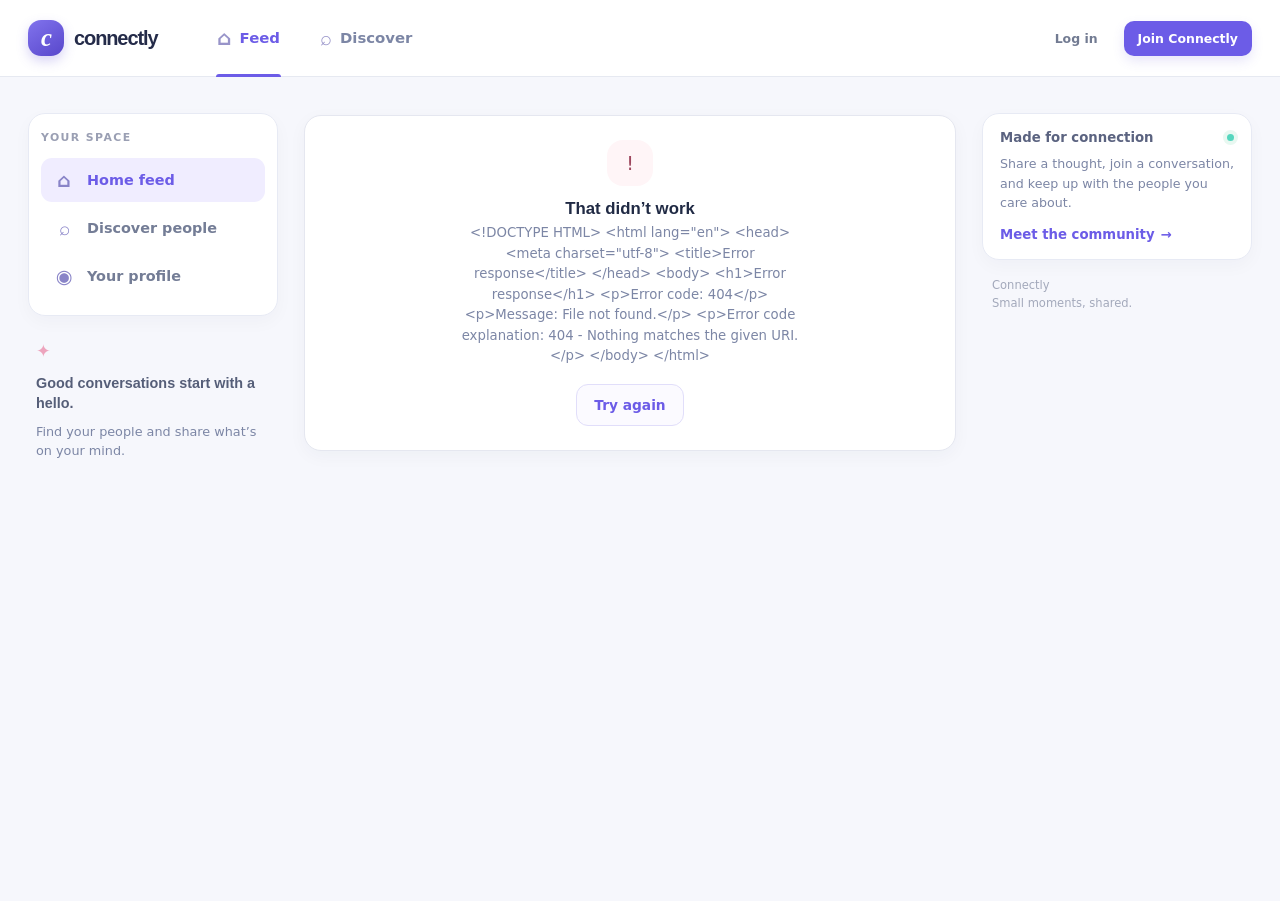
==== index.html @ 9ff93408 "Add root index.html for GitHub Pages Co-authored-by: Copilot <223556219+Copilot@users.noreply.github" ====
<!DOCTYPE html>
<html lang="en">
<head>
  <meta charset="UTF-8">
  <meta name="viewport" content="width=device-width, initial-scale=1">
  <meta name="theme-color" content="#f6f7fb">
  <meta name="description" content="Connectly brings your community closer.">

  <title>Connectly — Your Community, Closer</title>

  <link
    rel="icon"
    href="./frontend/static/images/default-avatar.svg"
    type="image/svg+xml"
  >

  <link
    rel="stylesheet"
    href="./frontend/static/css/app.css?v=20261024-profile-layout2"
  >
</head>

<body>
  <a class="skip-link" href="#page">Skip to content</a>

  <header class="topbar" id="topbar"></header>

  <div class="app-shell" id="app-shell">
    <aside
      class="left-rail"
      id="left-rail"
      aria-label="Main navigation"
    ></aside>

    <main
      id="page"
      class="page"
      tabindex="-1"
      aria-live="polite"
    ></main>

    <aside
      class="right-rail"
      id="right-rail"
      aria-label="Connectly information"
    ></aside>
  </div>

  <div
    class="toast-region"
    id="toast-region"
    aria-live="polite"
    aria-atomic="true"
  ></div>

  <div id="modal-root"></div>

  <script
    type="module"
    src="./frontend/static/js/app.js?v=20261024-profile-layout2"
  ></script>
</body>
</html>
---- frontend/static/css/app.css ----
:root {
  --color-primary: #6c5ce7;
  --color-primary-dark: #5845d6;
  --color-lavender: #f0edff;
  --color-coral: #ff7aa2;
  --color-mint: #55d6be;
  --color-background: #f6f7fc;
  --color-surface: #ffffff;
  --color-text: #202a44;
  --color-muted: #7c86a5;
  --color-border: #e7eaf4;
  color-scheme: light;
  --ink: var(--color-text);
  --muted: var(--color-muted);
  --soft-muted: #a4abc0;
  --line: var(--color-border);
  --paper: var(--color-surface);
  --canvas: var(--color-background);
  --accent: var(--color-primary);
  --accent-dark: var(--color-primary-dark);
  --accent-light: var(--color-lavender);
  --success: #376b55;
  --success-surface: #f0fbf5;
  --error: #9e475e;
  --error-surface: #fff5f7;
  --mint: #c5f0e2;
  --rose: #ffe5ed;
  --shadow: 0 12px 34px rgb(35 43 77 / 7%);
  --shadow-card: 0 5px 18px rgb(35 43 77 / 4%);
  --shadow-hover: 0 10px 26px rgb(49 43 104 / 8%);
  --radius-control: 12px;
  --radius-card: 17px;
  --space-1: 4px;
  --space-2: 8px;
  --space-3: 12px;
  --space-4: 16px;
  --space-5: 20px;
  --space-6: 24px;
  --motion-fast: 150ms;
  --motion-base: 180ms;
  font-family: "DM Sans", Inter, ui-sans-serif, system-ui, -apple-system, BlinkMacSystemFont, "Segoe UI", sans-serif;
  color: var(--ink);
  background: var(--canvas);
  font-synthesis: none;
  text-rendering: optimizeLegibility;
}

* { box-sizing: border-box; }
body { min-width: 320px; min-height: 100vh; margin: 0; background: var(--canvas); }
button, input, textarea { font: inherit; }
button, a { -webkit-tap-highlight-color: transparent; }
a { color: inherit; text-decoration: none; }
button { color: inherit; }
button:focus-visible, a:focus-visible, input:focus-visible, textarea:focus-visible { outline: 3px solid #a79cf5; outline-offset: 3px; }
#page:focus { outline: none; }
.skip-link { position: fixed; z-index: 100; top: 8px; left: 8px; padding: 10px 14px; transform: translateY(-150%); border-radius: 10px; color: white; background: var(--ink); }
.skip-link:focus { transform: translateY(0); }
.sr-only { position: absolute; width: 1px; height: 1px; padding: 0; margin: -1px; overflow: hidden; clip: rect(0, 0, 0, 0); white-space: nowrap; border: 0; }

.topbar { position: sticky; z-index: 20; top: 0; border-bottom: 1px solid rgb(226 229 239 / 84%); background: rgb(255 255 255 / 92%); backdrop-filter: blur(18px); }
.topbar-inner { display: flex; align-items: center; width: min(1560px, calc(100% - 56px)); height: 76px; margin: auto; gap: clamp(24px, 3.5vw, 48px); }
.brand { display: inline-flex; align-items: center; gap: 10px; color: #242b49; font-family: Manrope, "DM Sans", sans-serif; font-size: 1.25rem; font-weight: 800; letter-spacing: -.055em; }
.brand-mark { display: grid; width: 36px; height: 36px; place-items: center; border-radius: 13px; color: white; background: linear-gradient(145deg, #8173ed, #5847cb); font-family: Georgia, serif; font-size: 1.55rem; font-style: italic; font-weight: 700; line-height: 1; box-shadow: 0 5px 12px rgb(103 88 217 / 26%); }
.top-navigation { display: flex; align-self: stretch; align-items: center; gap: 10px; }
.top-link { position: relative; display: flex; height: 100%; align-items: center; gap: 8px; padding: 0 15px; color: var(--muted); font-size: .93rem; font-weight: 600; transition: color .18s ease; }
.top-link span { color: #9894c9; font-size: 1.25rem; }
.top-link:hover, .top-link.active { color: var(--accent); }
.top-link.active::after { position: absolute; right: 14px; bottom: -1px; left: 14px; height: 3px; border-radius: 3px 3px 0 0; background: var(--accent); content: ""; }
.top-account { display: flex; align-items: center; margin-left: auto; gap: 12px; }
.account-link { display: inline-flex; align-items: center; gap: 9px; color: #5c6680; font-size: .88rem; font-weight: 600; }

.app-shell { display: grid; grid-template-columns: minmax(220px, 250px) minmax(0, 760px) minmax(230px, 270px); justify-content: center; width: min(1560px, calc(100% - 56px)); min-height: calc(100vh - 76px); margin: 0 auto; column-gap: clamp(24px, 2vw, 32px); }
.left-rail, .right-rail { padding-top: 36px; }
.left-rail { position: sticky; top: 76px; align-self: start; }
.right-rail { position: sticky; top: 76px; align-self: start; }
.page { min-width: 0; padding: 38px 0 72px; }
.auth-shell { display: block; width: 100%; min-height: calc(100vh - 76px); }
.auth-shell .page { min-height: calc(100vh - 76px); padding: 0; }

.rail-card { padding: 17px; border: 1px solid var(--line); border-radius: 17px; background: var(--paper); box-shadow: 0 6px 18px rgb(35 43 77 / 3%); }
.rail-label { margin: 0 0 14px; color: #9a9fb3; font-size: .68rem; font-weight: 800; letter-spacing: .13em; }
.nav-card { padding: 17px 12px; }
.rail-link { display: flex; align-items: center; gap: 11px; min-height: 44px; padding: 0 11px; border-radius: 11px; color: #747d96; font-size: .9rem; font-weight: 600; transition: background .18s ease, color .18s ease, transform .18s ease; }
.rail-link + .rail-link { margin-top: 4px; }
.rail-link:hover { transform: translateX(2px); color: var(--accent); background: #f6f4ff; }
.rail-link.active { color: var(--accent); background: var(--accent-light); }
.rail-icon { display: grid; width: 24px; height: 24px; place-items: center; color: #8984c8; font-size: 1.2rem; }
.rail-note { display: grid; margin: 22px 8px; gap: 8px; color: var(--muted); font-size: .8rem; line-height: 1.55; }
.rail-note strong { color: #555e78; font-family: Manrope, sans-serif; font-size: .9rem; line-height: 1.4; }
.note-spark { color: #eda4bd; font-size: 1.1rem; }
.right-card { padding: 16px 17px; }
.side-title { display: flex; align-items: center; justify-content: space-between; color: #5b6380; font-size: .83rem; font-weight: 700; }
.tiny-dot { width: 7px; height: 7px; border-radius: 50%; background: var(--color-mint); box-shadow: 0 0 0 4px #e8f8f1; }
.right-card p { margin: 9px 0 11px; color: var(--muted); font-size: .79rem; line-height: 1.55; }
.text-link { display: inline-flex; align-items: center; gap: 6px; color: var(--accent); font-size: .83rem; font-weight: 700; }
.text-link span { transition: transform .18s ease; }
.text-link:hover span { transform: translateX(4px); }
.right-footer { display: grid; margin: 18px 10px; gap: 4px; color: #a3a9bb; font-size: .72rem; }

.feed-layout { display: grid; grid-template-columns: minmax(0, 1fr); align-items: start; width: 100%; max-width: 820px; margin-inline: auto; gap: clamp(18px, 2vw, 26px); }
.feed-layout > .feed-aside { display: none; }
.profile-layout { display: block; width: 100%; max-width: 760px; min-width: 0; margin-inline: auto; }
.profile-layout > .profile-aside { display: none; }
.main-column { min-width: 0; }
.page-heading { display: flex; align-items: center; justify-content: space-between; margin: 0 0 24px; }
.eyebrow { margin: 0 0 8px; color: #8e87da; font-size: .68rem; font-weight: 800; letter-spacing: .15em; }
h1, h2, h3, p { overflow-wrap: anywhere; }
h1, h2, h3 { font-family: Manrope, "DM Sans", sans-serif; }
.page-heading h1 { margin: 0; font-size: clamp(1.8rem, 3vw, 2.18rem); font-weight: 800; letter-spacing: -.055em; }
.page-subtitle { margin: 7px 0 0; color: var(--muted); font-size: .94rem; }
.heading-spark { display: grid; width: 43px; height: 43px; place-items: center; border-radius: 15px; color: #897ee3; background: #eeecff; font-size: 1.2rem; }
.section-heading { display: flex; align-items: center; justify-content: space-between; margin: 27px 0 14px; }
.section-heading h2 { margin: 0; font-size: 1.04rem; font-weight: 800; letter-spacing: -.025em; }
.live-label, .result-note { color: #9ba2b5; font-size: .75rem; }
.live-label { display: inline-flex; align-items: center; gap: 7px; }
.live-label i { width: 6px; height: 6px; border-radius: 50%; background: #65c39e; box-shadow: 0 0 0 3px #e5f7ef; }

.button { display: inline-flex; align-items: center; justify-content: center; min-height: 42px; padding: 0 17px; border: 1px solid transparent; border-radius: var(--radius-control); cursor: pointer; font-size: .86rem; font-weight: 700; transition: transform var(--motion-base) ease, box-shadow var(--motion-base) ease, background var(--motion-base) ease, border-color var(--motion-base) ease; }
.button:hover:not(:disabled) { transform: translateY(-1px); }
.button:active:not(:disabled) { transform: translateY(0) scale(.985); }
.button:disabled { cursor: not-allowed; opacity: .58; box-shadow: none; }
.button-primary { color: white; background: var(--accent); box-shadow: 0 5px 12px rgb(103 88 217 / 15%); }
.button-primary:hover:not(:disabled) { background: var(--accent-dark); box-shadow: 0 7px 17px rgb(103 88 217 / 22%); }
.button-secondary { border-color: #e1defa; color: var(--accent); background: #fbfaff; }
.button-secondary:hover:not(:disabled) { border-color: #c7c0f5; background: #f3f1ff; }
.button-quiet { color: #727b92; background: transparent; }
.button-quiet:hover:not(:disabled) { color: var(--accent); background: #f3f1ff; }
.button-small { min-height: 35px; padding: 0 13px; border-radius: 10px; font-size: .78rem; }
.button-wide { width: 100%; min-height: 48px; justify-content: space-between; padding: 0 18px; }
.is-following { color: #5f6780; border-color: var(--line); background: #fff; }

.avatar { display: block; flex: none; border-radius: 50%; object-fit: cover; background: #eeecff; }
.avatar-tiny { width: 31px; height: 31px; }
.avatar-small { width: 28px; height: 28px; }
.avatar-medium { width: 43px; height: 43px; }
.avatar-large { width: 54px; height: 54px; }

.composer-card, .post-card, .state-card, .profile-card { border: 1px solid var(--line); border-radius: var(--radius-card); background: var(--paper); box-shadow: var(--shadow-card); }
.composer-card { padding: 18px; }
.composer-top { display: flex; align-items: flex-start; gap: 13px; }
.composer-top textarea { width: 100%; min-height: 70px; resize: vertical; padding: 10px 2px; border: 0; outline: 0; color: var(--ink); background: transparent; font-size: .98rem; line-height: 1.5; }
.composer-top textarea::placeholder { color: #a1a8ba; }
.composer-bottom { display: flex; align-items: center; justify-content: space-between; padding-top: 13px; border-top: 1px solid #f0f1f6; gap: var(--space-3); }
.composer-meta { display: flex; min-width: 0; align-items: center; gap: var(--space-3); }
.composer-actions { display: flex; min-width: 0; align-items: center; gap: 10px; }
.composer-hint { color: #9ba2b3; font-size: .74rem; }
.character-count { color: #9ba2b3; font-size: .72rem; font-variant-numeric: tabular-nums; white-space: nowrap; }
.character-count.near-limit { color: #9d6a34; }
.form-error { min-height: 0; margin: 0; color: var(--error); font-size: .77rem; line-height: 1.4; }
.form-error:not(:empty) { margin-top: 7px; }
.composer-bottom .form-error { max-width: 180px; }
.guest-composer { display: flex; align-items: center; justify-content: space-between; gap: 16px; }
.composer-greeting { display: flex; align-items: center; gap: 14px; }
.compose-icon { display: grid; width: 43px; height: 43px; place-items: center; border-radius: 14px; color: var(--accent); background: var(--accent-light); }
.composer-greeting strong { font-family: Manrope, sans-serif; font-size: .92rem; }
.composer-greeting p { margin: 4px 0 0; color: var(--muted); font-size: .81rem; }
.guest-actions { display: flex; align-items: center; gap: 7px; }

.post-card { margin-bottom: 15px; padding: 19px 20px 0; border-color: #e6e8f1; box-shadow: var(--shadow-card); animation: card-in .24s ease both; transition: border-color var(--motion-base) ease, box-shadow var(--motion-base) ease, transform var(--motion-base) ease; }
.post-card:hover, .post-card:focus-within { border-color: #d9d5f6; box-shadow: var(--shadow-hover); }
.post-card:hover { transform: translateY(-1px); }
@keyframes card-in { from { opacity: 0; transform: translateY(5px); } to { opacity: 1; transform: translateY(0); } }
.post-header { display: flex; min-width: 0; align-items: flex-start; justify-content: space-between; gap: 12px; }
.post-author { display: inline-flex; min-width: 0; flex: 1; align-items: center; padding: 0; border: 0; cursor: pointer; text-align: left; background: transparent; gap: 11px; }
.author-meta { display: grid; min-width: 0; gap: 3px; }
.author-meta strong { overflow: hidden; color: #3b435d; font-size: .89rem; font-weight: 700; text-overflow: ellipsis; white-space: nowrap; }
.author-meta > span { color: #9aa1b2; font-size: .76rem; }
.post-header-right { display: flex; flex: none; align-items: center; gap: 8px; color: #9ea4b4; font-size: .74rem; }
.post-header-right time { white-space: nowrap; }
.post-owner-actions { display: inline-flex; gap: 2px; opacity: .72; }
.post-card:hover .post-owner-actions { opacity: 1; }
.icon-button { display: inline-grid; width: 31px; height: 31px; place-items: center; padding: 0; border: 0; border-radius: 9px; color: #8c93a6; cursor: pointer; background: transparent; font-size: 1.05rem; transition: color .15s ease, background .15s ease; }
.icon-button:hover { color: var(--accent); background: #f1efff; }
.icon-button:disabled { cursor: wait; opacity: .5; }
.danger-hover:hover { color: #cf5d77; background: #fff0f3; }
.post-content { margin: 16px 0 18px; color: #3f4760; font-size: .97rem; line-height: 1.7; white-space: pre-wrap; overflow-wrap: anywhere; }
.post-divider { height: 1px; background: #f0f1f6; }
.post-actions { display: flex; align-items: center; min-height: 48px; gap: 24px; }
.post-action { display: inline-flex; align-items: center; padding: 6px 0; border: 0; color: #9299ab; cursor: pointer; background: transparent; font-size: .78rem; font-weight: 600; gap: 7px; transition: color .15s ease; }
.post-action:hover { color: var(--accent); }
.post-action:disabled { cursor: wait; opacity: .55; }
.post-action .heart { display: inline-block; color: #aa9ce5; font-size: 1.15rem; line-height: 1; }
.post-action.like-success .heart { animation: like-pop .38s cubic-bezier(.2,.8,.3,1.3); }
@keyframes like-pop { 0% { transform: scale(1); } 45% { transform: scale(1.45); } 100% { transform: scale(1); } }
.post-action.liked { color: #d86185; }
.post-action.liked .heart { color: var(--color-coral); }
.post-share { margin-left: auto; }
.comments-panel { padding: 3px 0 16px; border-top: 1px solid #f0f1f6; }
.comment-row { display: flex; align-items: flex-start; padding: 12px 0 5px; gap: 10px; }
.comment-body { min-width: 0; flex: 1; }
.comment-heading { display: flex; min-width: 0; flex-wrap: wrap; align-items: center; gap: 6px 9px; }
.comment-heading time { color: #a1a7b6; font-size: .68rem; }
.author-name { padding: 0; border: 0; color: #505a76; cursor: pointer; background: transparent; font-size: .76rem; font-weight: 700; }
.author-name:hover { color: var(--accent); }
.comment-body p { margin: 4px 0 0; color: #626b80; font-size: .81rem; line-height: 1.55; white-space: pre-wrap; overflow-wrap: anywhere; }
.comment-delete { width: 25px; height: 25px; font-size: 1.15rem; }
.comments-empty, .comments-signin { margin: 14px 0; color: #99a0b1; font-size: .78rem; }
.comments-signin a { color: var(--accent); font-weight: 700; }
.comment-form { display: flex; flex-wrap: wrap; align-items: center; margin-top: 13px; gap: 8px; }
.comment-form input { min-width: 0; min-height: 38px; flex: 1; padding: 0 12px; border: 1px solid #e9ebf3; border-radius: 10px; outline: 0; color: var(--ink); background: #fafbfe; font-size: .79rem; }
.comment-form input:focus { border-color: #bdb5ef; background: white; }
.comment-form .form-error { flex-basis: 100%; }
.comments-more { display: flex; margin: 8px auto 0; }
.edit-post-form { margin: 16px 0; }
.edit-post-form textarea { width: 100%; min-height: 120px; padding: 12px; resize: vertical; border: 1px solid var(--line); border-radius: 12px; color: var(--ink); background: #fbfbfe; line-height: 1.55; }
.form-actions { display: flex; justify-content: flex-end; margin-top: 10px; gap: 8px; }
.load-more-wrap { display: flex; justify-content: center; padding: 12px 0 28px; }

.feed-aside { position: relative; overflow: hidden; margin-top: 32px; padding: 18px 17px 16px; border: 1px solid #e7e3fc; border-radius: 18px; background: linear-gradient(155deg, #f5f3ff, #fff 78%); }
.feed-aside h2 { position: relative; margin: 6px 0 9px; font-size: 1.16rem; line-height: 1.35; letter-spacing: -.04em; }
.feed-aside > p:not(.aside-kicker) { position: relative; margin: 0 0 16px; color: var(--muted); font-size: .8rem; line-height: 1.6; }
.aside-kicker { position: relative; margin: 8px 0 0; color: #8e85da; font-size: .68rem; font-weight: 800; letter-spacing: .14em; text-transform: uppercase; }
.aside-art { position: relative; display: grid; height: 98px; place-items: center; }
.art-orbit { position: absolute; width: 112px; height: 72px; border: 1px solid #d5cff9; border-radius: 50%; transform: rotate(-24deg); }
.orbit-two { width: 75px; height: 110px; transform: rotate(38deg); border-color: #e1dcfc; }
.art-center { display: grid; width: 53px; height: 53px; place-items: center; border-radius: 19px; color: white; background: linear-gradient(150deg, #9388ed, #5b4bc7); box-shadow: 0 10px 20px rgb(103 88 217 / 25%); font-family: Georgia, serif; font-size: 2rem; font-style: italic; font-weight: bold; }
.art-star { position: absolute; color: #d690b4; }
.star-one { top: 18px; right: 33px; font-size: 1.3rem; }
.star-two { bottom: 12px; left: 31px; color: #8c85d8; font-size: 1.05rem; }
.art-dot { position: absolute; top: 28px; left: 44px; width: 8px; height: 8px; border-radius: 50%; background: #a7dfcf; }

.narrow-column { width: min(100%, 800px); margin: 0 auto; }
.discovery-heading { margin-bottom: 21px; }
.search-form { display: flex; align-items: center; min-height: 54px; padding: 6px 7px 6px 16px; border: 1px solid var(--line); border-radius: 14px; background: white; box-shadow: 0 4px 14px rgb(35 43 77 / 3%); gap: 10px; }
.search-form > span { color: #9994d5; font-size: 1.35rem; }
.search-form input { min-width: 0; flex: 1; padding: 9px 0; border: 0; outline: 0; color: var(--ink); background: transparent; font-size: .88rem; }
.search-form input::placeholder { color: #a5abbb; }
.person-card { display: grid; grid-template-columns: minmax(0, 1fr) auto; align-items: center; margin-bottom: 11px; padding: 16px; border: 1px solid var(--line); border-radius: 16px; background: white; box-shadow: 0 4px 14px rgb(35 43 77 / 3%); transition: transform .18s ease, box-shadow .18s ease; gap: 12px 16px; }
.person-card:hover { transform: translateY(-2px); box-shadow: var(--shadow); }
.person-main { display: flex; min-width: 0; align-items: center; padding: 0; border: 0; cursor: pointer; text-align: left; background: transparent; gap: 13px; }
.person-copy { display: grid; min-width: 0; gap: 3px; }
.person-copy strong { overflow: hidden; color: #3d455f; font-size: .88rem; text-overflow: ellipsis; white-space: nowrap; }
.person-copy > span { color: #9ba1b1; font-size: .76rem; }
.person-copy small { display: -webkit-box; overflow: hidden; margin-top: 4px; color: #7a8295; font-size: .76rem; line-height: 1.4; -webkit-box-orient: vertical; -webkit-line-clamp: 2; }
.person-stats { display: flex; justify-content: flex-end; color: #939bad; font-size: .69rem; gap: 12px; }
.person-stats strong { color: #626b84; }
.follow-button { grid-column: 2; justify-self: end; min-width: 88px; }

.profile-card { overflow: hidden; transition: border-color var(--motion-base) ease, box-shadow var(--motion-base) ease; }
.profile-card:hover { border-color: #d9d3fa; box-shadow: var(--shadow); }
.profile-overview { min-width: 0; }
.profile-avatar { position: relative; z-index: 2; flex: none; }
.profile-enter { animation: profile-in .32s ease both; }
@keyframes profile-in { from { opacity: 0; transform: translateY(7px); } to { opacity: 1; transform: translateY(0); } }
.profile-cover { position: relative; height: 130px; overflow: hidden; background: linear-gradient(112deg, #dad6ff, #eceaff 56%, #ddf3ed); }
.profile-cover::after { position: absolute; inset: 0; background-image: radial-gradient(rgb(255 255 255 / 66%) 1px, transparent 1px); background-size: 17px 17px; content: ""; opacity: .36; }
.cover-orb { position: absolute; z-index: 1; width: 180px; height: 180px; border: 1px solid rgb(255 255 255 / 72%); border-radius: 50%; }
.cover-orb-one { top: -100px; right: 15%; }
.cover-orb-two { top: 28px; right: 34%; width: 100px; height: 100px; border-color: rgb(255 255 255 / 60%); }
.cover-spark { position: absolute; z-index: 2; top: 27px; right: 19%; color: white; font-size: 1.5rem; }
.profile-overview { display: flex; align-items: flex-start; padding: 0 25px 24px; gap: 21px; }
.profile-avatar { width: 104px; height: 104px; margin-top: -46px; border: 5px solid white; box-shadow: 0 5px 15px rgb(40 48 80 / 12%); }
.profile-enter .profile-avatar { animation: avatar-in .38s .06s ease both; }
@keyframes avatar-in { from { opacity: 0; transform: translateY(5px) scale(.96); } to { opacity: 1; transform: translateY(0) scale(1); } }
.profile-primary { min-width: 0; flex: 1; padding-top: 17px; }
.profile-name-row { display: flex; min-width: 0; align-items: center; justify-content: space-between; gap: 12px; }
.profile-name-row > div { min-width: 0; }
.profile-name-row .eyebrow { margin-bottom: 4px; font-size: .62rem; }
.profile-name-row h1 { margin: 0; font-size: 1.55rem; line-height: 1.15; letter-spacing: -.05em; }
.profile-handle { margin: 4px 0 0; color: #969daf; font-size: .81rem; }
.profile-bio { margin: 17px 0 10px; color: #606980; font-size: .88rem; line-height: 1.62; }
.profile-bio-empty { color: #9da3b3; font-style: italic; }
.profile-location { display: flex; align-items: center; margin: 0; color: #9299ac; font-size: .78rem; gap: 6px; }
.profile-location span { font-size: 1rem; }
.profile-stats { display: grid; grid-template-columns: repeat(3, minmax(0, 1fr)); margin-top: 21px; padding-top: 16px; border-top: 1px solid #eff0f5; gap: 12px; }
.profile-stats button { display: grid; min-width: 0; padding: 0; border: 0; cursor: pointer; text-align: left; background: transparent; gap: 2px; }
.profile-stats button:hover strong, .profile-stats button:hover span { color: var(--accent); }
.profile-stats strong { color: #454e68; font-size: .96rem; transition: color .15s ease; }
.profile-stats span { color: #9aa1b3; font-size: .7rem; transition: color .15s ease; }
.profile-edit-form { padding: 20px 25px 24px; border-top: 1px solid #eff0f5; background: #fcfcff; }
.field { display: grid; margin-bottom: 15px; gap: 7px; }
.field label { color: #59627a; font-size: .79rem; font-weight: 700; }
.field input, .field textarea { width: 100%; min-height: 43px; padding: 11px 12px; border: 1px solid #e5e7f0; border-radius: 10px; outline: 0; color: var(--ink); background: white; font-size: .84rem; }
.field textarea { min-height: 98px; resize: vertical; line-height: 1.5; }
.field input:focus, .field textarea:focus { border-color: #bdb5ef; box-shadow: 0 0 0 3px #f0eeff; }
.field input[type="file"] { min-height: 42px; padding: 7px 9px; }
.field-help { color: #989fb1; font-size: .72rem; }
.profile-post-heading { margin: 26px 0 14px; }

.state-card { display: grid; min-height: 168px; align-content: center; justify-items: center; padding: 24px; border-color: #e5e7f0; text-align: center; }
.state-icon { display: grid; width: 46px; height: 46px; place-items: center; border-radius: 16px; color: #8276df; background: #efedff; font-size: 1.2rem; }
.state-error .state-icon { color: var(--error); background: var(--error-surface); }
.state-card h2 { margin: 13px 0 4px; font-size: 1.05rem; }
.state-card p { max-width: 360px; margin: 0 0 17px; color: var(--muted); font-size: .83rem; line-height: 1.55; }
.loading-card { display: flex; min-height: 124px; align-items: center; justify-content: center; border: 1px solid var(--line); border-radius: 16px; color: #9098aa; background: white; font-size: .85rem; gap: 11px; }
.spinner { width: 20px; height: 20px; border: 2px solid #e8e5fb; border-top-color: var(--accent); border-radius: 50%; animation: spin .7s linear infinite; }
.spinner-small { width: 15px; height: 15px; }
.spinner-button { width: 15px; height: 15px; border-color: rgb(255 255 255 / 40%); border-top-color: white; }
.inline-loading { display: flex; align-items: center; padding: 14px 0 4px; color: #989fb1; font-size: .75rem; gap: 8px; }
.inline-error { color: var(--error); font-size: .78rem; }
@keyframes spin { to { transform: rotate(360deg); } }

.auth-layout { display: grid; grid-template-columns: minmax(300px, .9fr) minmax(420px, 1.1fr); min-height: calc(100vh - 76px); background: white; }
.auth-promo { position: relative; display: flex; min-height: 620px; flex-direction: column; overflow: hidden; padding: clamp(30px, 6vw, 72px); color: white; background: linear-gradient(145deg, #5245bd, #7669dd 58%, #9189e8); }
.auth-promo::before, .auth-promo::after { position: absolute; width: 430px; height: 430px; border: 1px solid rgb(255 255 255 / 12%); border-radius: 50%; content: ""; }
.auth-promo::before { right: -125px; bottom: -143px; }
.auth-promo::after { right: -12px; bottom: -35px; width: 220px; height: 220px; }
.brand-light { position: relative; z-index: 1; align-self: flex-start; color: white; }
.brand-light .brand-mark { color: #695bd1; background: white; box-shadow: 0 6px 18px rgb(37 31 112 / 16%); }
.promo-copy { position: relative; z-index: 1; max-width: 480px; margin: auto 0; padding: 70px 0; }
.promo-spark { display: block; margin-bottom: 23px; color: #ddd8ff; font-size: 2rem; }
.auth-promo .eyebrow { color: #d3ceff; }
.promo-copy h1 { max-width: 520px; margin: 15px 0 18px; font-size: clamp(2.4rem, 5vw, 4rem); line-height: 1.08; letter-spacing: -.06em; }
.promo-copy h1 em { color: #c9f2e5; font-style: normal; }
.promo-copy > p:last-child { max-width: 390px; color: #e4e1ff; font-size: 1rem; line-height: 1.7; }
.promo-bottom { position: relative; z-index: 1; display: flex; align-items: center; justify-content: space-between; color: #d5d1ff; font-size: .8rem; }
.promo-decoration { color: #c9f2e5; font-size: 1.4rem; }
.auth-panel { display: grid; align-content: center; justify-items: center; padding: 55px 30px; background: #fff; }
.auth-form-wrap { width: min(100%, 410px); }
.auth-form-wrap > .eyebrow { margin-top: 12px; }
.auth-form-wrap h2 { margin: 0; font-size: clamp(1.7rem, 3vw, 2.2rem); letter-spacing: -.055em; }
.auth-subtitle { margin: 8px 0 26px; color: var(--muted); font-size: .89rem; line-height: 1.55; }
.auth-form .field { margin-bottom: 16px; }
.auth-form .field input { min-height: 47px; padding: 0 13px; }
.auth-form .field label { font-size: .78rem; }
.auth-form .field-help { margin: -4px 0 8px; }
.auth-error { margin: -4px 0 13px !important; }
.auth-switch { margin: 21px 0 0; color: #7d8598; text-align: center; font-size: .82rem; }
.auth-switch a { color: var(--accent); font-weight: 700; }
.auth-terms { margin: 27px 0 0; color: #a5aaba; text-align: center; font-size: .69rem; line-height: 1.5; }
.mobile-auth-brand { display: none; }

.toast-region { position: fixed; z-index: 70; right: 22px; bottom: 22px; display: grid; width: min(380px, calc(100% - 32px)); gap: 9px; }
.toast { padding: 13px 16px; border: 1px solid #d7efe4; border-radius: 13px; color: var(--success); background: var(--success-surface); box-shadow: var(--shadow); font-size: .84rem; animation: toast-in .2s ease both; }
.toast-error { border-color: #f4d8df; color: var(--error); background: var(--error-surface); }
@keyframes toast-in { from { opacity: 0; transform: translateY(8px); } to { opacity: 1; transform: translateY(0); } }
.modal-backdrop { position: fixed; z-index: 50; inset: 0; display: grid; place-items: center; padding: 20px; background: rgb(24 29 53 / 40%); backdrop-filter: blur(3px); }
.modal-card { width: min(100%, 500px); max-height: min(80vh, 680px); overflow: hidden; border: 1px solid var(--line); border-radius: 18px; background: white; box-shadow: 0 22px 70px rgb(20 25 50 / 24%); }
.modal-heading { display: flex; align-items: center; justify-content: space-between; padding: 17px 20px; border-bottom: 1px solid var(--line); }
.modal-heading h2 { margin: 0; font-size: 1.05rem; }
.modal-content { max-height: calc(min(80vh, 680px) - 60px); overflow: auto; padding: 14px; }
.modal-content .person-card { box-shadow: none; }
.modal-empty { padding: 20px; color: var(--muted); text-align: center; font-size: .85rem; }

@media (max-width: 1180px) {
  .app-shell { grid-template-columns: 184px minmax(0, 1fr); column-gap: 22px; }
  .right-rail { display: none; }
  .topbar-inner { gap: 30px; }
}

@media (max-width: 960px) {
  .feed-layout, .profile-layout { display: block; }
  .feed-aside, .profile-aside { display: none; }
}

@media (max-width: 820px) {
  .topbar-inner { width: min(100% - 30px, 680px); height: 66px; gap: 20px; }
  .top-navigation { display: none; }
  .app-shell { display: block; width: min(100% - 30px, 680px); min-height: calc(100vh - 66px); }
  .left-rail { position: static; padding-top: 12px; }
  .left-rail .nav-card { display: flex; align-items: center; padding: 6px; gap: 4px; }
  .left-rail .rail-label, .left-rail .rail-note { display: none; }
  .rail-link { flex: 1; justify-content: center; min-height: 40px; padding: 0 8px; font-size: .78rem; gap: 6px; }
  .rail-link + .rail-link { margin: 0; }
  .rail-icon { width: 19px; }
  .page { padding: 26px 0 60px; }
  .feed-layout, .profile-layout { display: block; }
  .feed-aside, .profile-aside { display: none; }
  .auth-layout { grid-template-columns: minmax(260px, .8fr) minmax(380px, 1.2fr); min-height: calc(100vh - 66px); }
  .auth-shell .page { min-height: calc(100vh - 66px); }
  .auth-promo { min-height: 580px; padding: 38px; }
}

@media (max-width: 600px) {
  .topbar-inner { justify-content: space-between; width: calc(100% - 26px); height: 62px; gap: 8px; }
  .top-navigation { display: none; }
  .brand { gap: 7px; font-size: 1.05rem; }
  .brand-mark { width: 31px; height: 31px; border-radius: 11px; font-size: 1.34rem; }
  .top-navigation { gap: 0; }
  .top-link { padding: 0 8px; font-size: .75rem; gap: 4px; }
  .top-link span { font-size: 1.05rem; }
  .top-link.active::after { right: 6px; left: 6px; }
  .top-account { gap: 5px; }
  .top-account .button-small { min-height: 32px; padding: 0 9px; font-size: .7rem; }
  .account-link { gap: 0; }
  .account-link span { display: none; }
  .app-shell { width: calc(100% - 26px); min-height: calc(100vh - 62px); }
  .left-rail { padding-top: 9px; }
  .rail-link { font-size: .72rem; }
  .rail-link .rail-icon { display: none; }
  .page { padding-top: 22px; }
  .page-heading { margin-bottom: 18px; }
  .page-heading h1 { font-size: 1.78rem; }
  .page-subtitle { font-size: .83rem; }
  .heading-spark { width: 37px; height: 37px; border-radius: 13px; }
  .composer-card { padding: 14px; }
  .composer-top { gap: 9px; }
  .avatar-medium { width: 38px; height: 38px; }
  .composer-top textarea { min-height: 60px; font-size: .9rem; }
  .composer-hint { max-width: 120px; font-size: .67rem; line-height: 1.35; }
  .composer-bottom { align-items: flex-end; flex-wrap: wrap; }
  .composer-meta { flex: 1 1 100%; justify-content: space-between; gap: 8px; }
  .composer-actions { width: 100%; justify-content: space-between; gap: 8px; }
  .composer-bottom .form-error { max-width: min(180px, 60%); text-align: left; }
  .button { min-height: 39px; padding: 0 13px; font-size: .79rem; }
  .button-small { min-height: 33px; padding: 0 10px; font-size: .73rem; }
  .section-heading { margin-top: 22px; }
  .post-card { padding: 15px 14px 0; border-radius: 15px; }
  .post-content { margin: 14px 0 16px; font-size: .9rem; }
  .post-actions { min-height: 45px; justify-content: space-between; gap: 10px; }
  .post-action { gap: 5px; font-size: .7rem; }
  .post-share { margin-left: 0; }
  .post-header-right { gap: 4px; font-size: .68rem; }
  .post-owner-actions { opacity: 1; }
  .guest-composer { align-items: flex-start; flex-direction: column; }
  .guest-actions { padding-left: 57px; }
  .person-card { grid-template-columns: minmax(0, 1fr) auto; padding: 13px; gap: 9px; }
  .avatar-large { width: 45px; height: 45px; }
  .person-main { gap: 10px; }
  .person-stats { grid-column: 1; justify-content: flex-start; padding-left: 55px; font-size: .65rem; }
  .follow-button { grid-row: 1 / span 2; }
  .search-form { min-height: 49px; }
  .profile-cover { height: 105px; }
  .profile-overview { display: block; padding: 0 17px 19px; }
  .profile-avatar { width: 86px; height: 86px; margin-top: -40px; }
  .profile-primary { padding-top: 9px; }
  .profile-name-row { align-items: flex-start; flex-wrap: wrap; }
  .profile-name-row > div { flex: 1 1 160px; }
  .profile-name-row h1 { font-size: 1.35rem; }
  .profile-name-row .button { min-height: 36px; }
  .profile-bio { margin-top: 13px; font-size: .84rem; }
  .profile-stats { gap: 8px; }
  .profile-edit-form { padding: 16px 17px 20px; }
  .auth-layout { display: block; min-height: calc(100vh - 62px); }
  .auth-promo { display: none; }
  .auth-shell .page { min-height: calc(100vh - 62px); }
  .auth-panel { min-height: calc(100vh - 62px); align-content: start; padding: 26px 23px 45px; }
  .auth-form-wrap { width: min(100%, 430px); }
  .mobile-auth-brand { display: block; margin-bottom: 32px; }
  .auth-form-wrap > .eyebrow { margin-top: 0; }
  .auth-form-wrap h2 { font-size: 1.78rem; }
  .auth-subtitle { margin-bottom: 22px; font-size: .84rem; }
  .toast-region { right: 13px; bottom: 13px; width: calc(100% - 26px); }
  .modal-backdrop { padding: 10px; }
  .modal-card { max-height: 88vh; }
}

@media (max-width: 380px) {
  .topbar-inner { width: calc(100% - 20px); }
  .brand { font-size: .98rem; }
  .top-account .button-small { padding: 0 7px; font-size: .67rem; }
  .app-shell { width: calc(100% - 20px); }
  .left-rail .nav-card { gap: 2px; }
  .rail-link { padding: 0 5px; font-size: .68rem; }
  .post-header { gap: 6px; }
  .post-author { gap: 7px; }
  .post-header-right { gap: 2px; font-size: .63rem; }
  .post-header-right .icon-button { width: 27px; }
  .post-card { padding-right: 11px; padding-left: 11px; }
}

@media (prefers-reduced-motion: reduce) {
  *, *::before, *::after { scroll-behavior: auto !important; animation-duration: .01ms !important; animation-iteration-count: 1 !important; transition-duration: .01ms !important; }
}
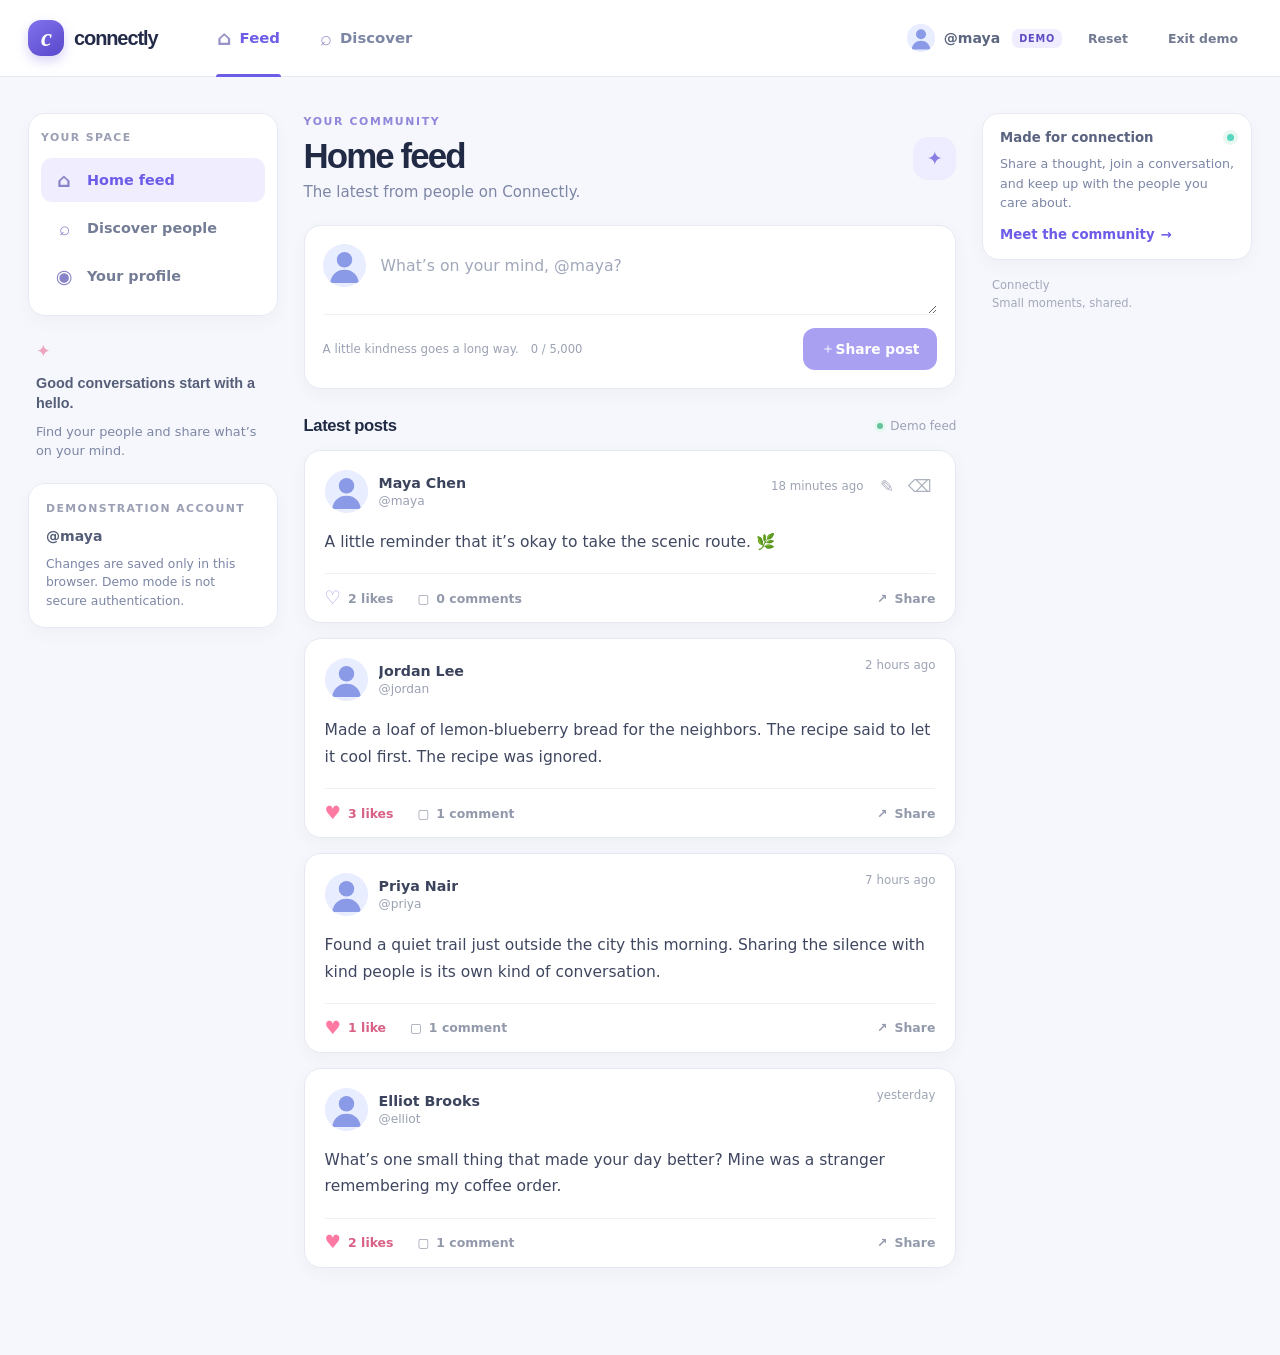
==== commit b38664f7: "Use local demo data on GitHub Pages Co-authored-by: Copilot <223556219+Copilot@users.noreply.github." ====
--- a/index.html
+++ b/index.html
@@ -16,7 +16,7 @@
 
   <link
     rel="stylesheet"
-    href="./frontend/static/css/app.css?v=20261024-profile-layout2"
+    href="./frontend/static/css/app.css?v=static-demo-v1"
   >
 </head>
 
@@ -57,7 +57,7 @@
 
   <script
     type="module"
-    src="./frontend/static/js/app.js?v=20261024-profile-layout2"
+    src="./frontend/static/js/app.js?v=static-demo-v1"
   ></script>
 </body>
 </html>
--- a/frontend/static/css/app.css
+++ b/frontend/static/css/app.css
@@ -68,6 +68,12 @@
 .top-link.active::after { position: absolute; right: 14px; bottom: -1px; left: 14px; height: 3px; border-radius: 3px 3px 0 0; background: var(--accent); content: ""; }
 .top-account { display: flex; align-items: center; margin-left: auto; gap: 12px; }
 .account-link { display: inline-flex; align-items: center; gap: 9px; color: #5c6680; font-size: .88rem; font-weight: 600; }
+.demo-label { padding: 4px 7px; border-radius: 7px; color: #5d4dc5; background: #efedff; font-size: .61rem; font-weight: 800; letter-spacing: .08em; }
+.demo-card { display: grid; margin-top: 15px; gap: 8px; color: var(--muted); font-size: .77rem; line-height: 1.5; }
+.demo-card .rail-label { margin-bottom: 0; }
+.demo-card > strong { color: #555e78; font-size: .88rem; }
+.demo-card p:not(.rail-label) { margin: 0; }
+.demo-card .button { justify-self: start; }
 
 .app-shell { display: grid; grid-template-columns: minmax(220px, 250px) minmax(0, 760px) minmax(230px, 270px); justify-content: center; width: min(1560px, calc(100% - 56px)); min-height: calc(100vh - 76px); margin: 0 auto; column-gap: clamp(24px, 2vw, 32px); }
 .left-rail, .right-rail { padding-top: 36px; }
@@ -195,7 +201,8 @@
 .comment-body p { margin: 4px 0 0; color: #626b80; font-size: .81rem; line-height: 1.55; white-space: pre-wrap; overflow-wrap: anywhere; }
 .comment-delete { width: 25px; height: 25px; font-size: 1.15rem; }
 .comments-empty, .comments-signin { margin: 14px 0; color: #99a0b1; font-size: .78rem; }
-.comments-signin a { color: var(--accent); font-weight: 700; }
+.comments-signin a, .comments-signin button { color: var(--accent); font-weight: 700; }
+.text-button { padding: 0; border: 0; cursor: pointer; background: transparent; }
 .comment-form { display: flex; flex-wrap: wrap; align-items: center; margin-top: 13px; gap: 8px; }
 .comment-form input { min-width: 0; min-height: 38px; flex: 1; padding: 0 12px; border: 1px solid #e9ebf3; border-radius: 10px; outline: 0; color: var(--ink); background: #fafbfe; font-size: .79rem; }
 .comment-form input:focus { border-color: #bdb5ef; background: white; }
@@ -318,6 +325,9 @@
 .auth-switch { margin: 21px 0 0; color: #7d8598; text-align: center; font-size: .82rem; }
 .auth-switch a { color: var(--accent); font-weight: 700; }
 .auth-terms { margin: 27px 0 0; color: #a5aaba; text-align: center; font-size: .69rem; line-height: 1.5; }
+.demo-auth-notice { margin: 22px 0; padding: 16px; border: 1px solid #e5e1fb; border-radius: 13px; color: #707891; background: #f8f7ff; font-size: .81rem; line-height: 1.55; }
+.demo-auth-notice strong { color: #4f5872; }
+.demo-auth-notice p { margin: 8px 0 0; }
 .mobile-auth-brand { display: none; }
 
 .toast-region { position: fixed; z-index: 70; right: 22px; bottom: 22px; display: grid; width: min(380px, calc(100% - 32px)); gap: 9px; }
@@ -348,6 +358,7 @@
   .top-navigation { display: none; }
   .app-shell { display: block; width: min(100% - 30px, 680px); min-height: calc(100vh - 66px); }
   .left-rail { position: static; padding-top: 12px; }
+  .demo-card { display: none; }
   .left-rail .nav-card { display: flex; align-items: center; padding: 6px; gap: 4px; }
   .left-rail .rail-label, .left-rail .rail-note { display: none; }
   .rail-link { flex: 1; justify-content: center; min-height: 40px; padding: 0 8px; font-size: .78rem; gap: 6px; }
@@ -371,6 +382,7 @@
   .top-link span { font-size: 1.05rem; }
   .top-link.active::after { right: 6px; left: 6px; }
   .top-account { gap: 5px; }
+  .top-account .demo-label { display: none; }
   .top-account .button-small { min-height: 32px; padding: 0 9px; font-size: .7rem; }
   .account-link { gap: 0; }
   .account-link span { display: none; }
